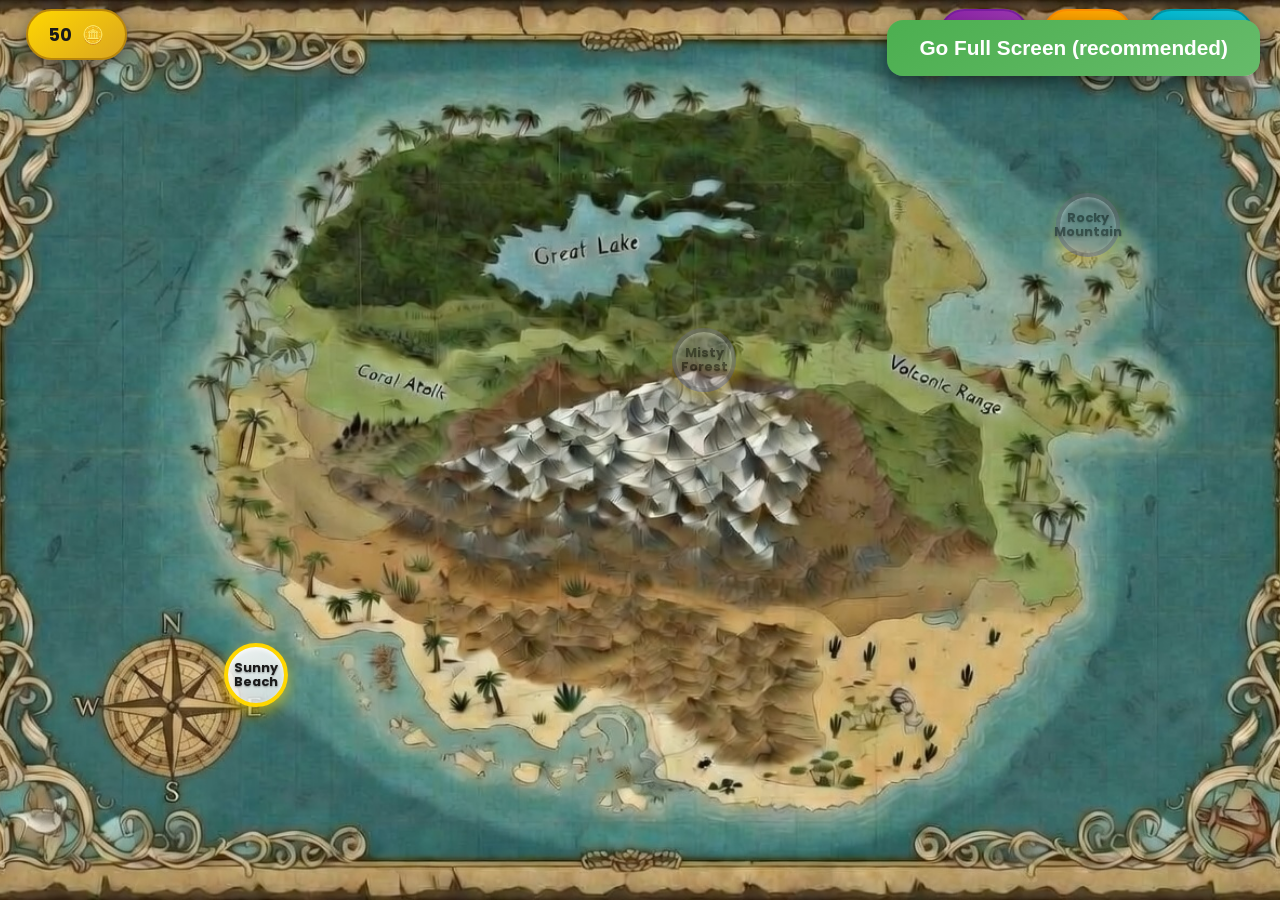
==== index.html @ aad84080 "add2" ====
<!DOCTYPE html>
<html lang="en">
<head>
  <meta charset="UTF-8">
  <meta name="viewport" content="width=device-width, initial-scale=1.0, maximum-scale=1.0, user-scalable=no, viewport-fit=cover">

  <!-- Mobile / PWA hints -->
  <meta name="theme-color" content="#2E7D32">
  <meta name="apple-mobile-web-app-capable" content="yes">
  <meta name="apple-mobile-web-app-status-bar-style" content="black-translucent">
  <meta name="mobile-web-app-capable" content="yes">

  <title>Guerrilla Gardening</title>

  <!-- PWA manifest (leave included for now – create manifest.json later) -->
  <link rel="manifest" href="/guerrilla-gardeningv2/manifest.json">

  <!-- Icons (placeholders – replace with real files later) -->
  <link rel="icon" href="assets/icon-192.png" sizes="192x192">
  <link rel="apple-touch-icon" href="assets/icon-192.png">

  <!-- Fonts (optional) -->
  <link href="https://fonts.googleapis.com/css2?family=Poppins:wght@700;800&display=swap" rel="stylesheet">

  <link rel="stylesheet" href="styles.css">
</head>
<body>

  <!-- Fullscreen trigger button – visible until fullscreen is activated -->
  <button id="fullscreen-btn">Go Full Screen (recommended)</button>

  <!-- Portrait orientation warning overlay -->
  <div id="portrait-warning">
    Please rotate your device to landscape mode for the best experience
  </div>

  <!-- Fixed UI overlay – always visible -->
  <div id="ui-overlay">
  <!-- Coins badge – top-left -->
  <div class="hud-badge hud-coins">
    <span id="coins-display">0</span> 🪙
  </div>

  <!-- Resources cluster – top-right -->
  <div class="hud-resources">
    <div class="hud-badge hud-diamonds">
      💎 <span id="diamonds-display">0</span>
    </div>
    <div class="hud-badge hud-stars">
      ⭐ <span id="stars-display">0</span>
    </div>
    <div class="hud-badge hud-energy">
      ⚡ <span id="energy-display">100</span>
    </div>
  </div>
</div>

  <!-- Main game viewport -->
  <div id="map-viewport">
    <div id="map-container">
      <div id="game-container">
        <!-- All dynamic content is injected here -->
      </div>
    </div>
  </div>

  <script type="module" src="js/main.js">
  if ('serviceWorker' in navigator) {
  window.addEventListener('load', () => {
    navigator.serviceWorker.register('guerrilla-gardeningv2/sw.js')
      .then(reg => console.log('Service Worker registered'))
      .catch(err => console.log('Service Worker error:', err));
  });
}</script>
</body>
</html>
---- styles.css ----
/* ─── Reset & base ─────────────────────────────────────────────────────────────── */
* {
  margin: 0;
  padding: 0;
  box-sizing: border-box;
}

html, body {
  height: 100%;
  overflow: hidden;
  font-family: 'Poppins', Arial, sans-serif;
  background: #000;
  touch-action: manipulation;         /* disable double-tap zoom on mobile */
}

/* ─── Fullscreen & orientation warning ─────────────────────────────────────────── */
#fullscreen-btn {
  position: fixed;
  top: 20px;
  right: 20px;
  z-index: 9999;
  padding: 16px 32px;
  background: linear-gradient(145deg, #4CAF50, #66BB6A);
  color: white;
  border: none;
  border-radius: 16px;
  font-size: 1.3rem;
  font-weight: bold;
  cursor: pointer;
  box-shadow: 0 8px 20px rgba(0,0,0,0.5);
  transition: all 0.3s ease;
}

#fullscreen-btn:hover {
  transform: scale(1.08);
  box-shadow: 0 12px 30px rgba(76,175,80,0.6);
}

#portrait-warning {
  position: fixed;
  inset: 0;
  background: rgba(0,0,0,0.95);
  color: white;
  font-size: 1.8rem;
  display: none;
  align-items: center;
  justify-content: center;
  text-align: center;
  padding: 20px;
  z-index: 9998;
}

.portrait-warning-visible #portrait-warning {
  display: flex;
}

/* ─── Map viewport & container ────────────────────────────────────────────────── */
#map-viewport {
  position: fixed;
  inset: 0;
  background: #000;
}

#map-container {
  width: 100%;
  height: 100%;
  position: relative;
}

/* ─── Background images ───────────────────────────────────────────────────────── */
.island-bg-img,
.zone-bg-img {
  position: absolute;
  inset: 0;
  width: 100%;
  height: 100%;
  object-fit: cover;
  object-position: center;
  pointer-events: none;
  z-index: 1;
}

/* ─── Markers on island map ───────────────────────────────────────────────────── */
#map-markers {
  position: absolute;
  inset: 0;
  z-index: 10;
}

.map-marker {
  position: absolute;
  width: 64px;
  height: 64px;
  background: linear-gradient(145deg, rgba(255,255,255,0.9), rgba(255,255,255,0.7));
  border-radius: 50%;
  border: 4px solid #FFD700;
  cursor: pointer;
  display: flex;
  align-items: center;
  justify-content: center;
  font-size: 0.8rem;
  font-weight: bold;
  color: #1a1a1a;
  box-shadow: 0 6px 16px rgba(255,215,0,0.6), inset 0 2px 4px rgba(255,255,255,0.8);
  transform: translate(-50%, -50%);
  transition: all 0.25s ease;
}

.map-marker:hover {
  transform: translate(-50%, -50%) scale(1.18);
  box-shadow: 0 12px 30px rgba(255,215,0,0.9), 0 0 20px rgba(255,215,0,0.7);
  background: rgba(255,255,255,1);
}

.map-marker.locked {
  background: rgba(150,150,150,0.6);
  border-color: #757575;
  cursor: not-allowed;
  pointer-events: none;
  opacity: 0.65;
}

.marker-label {
  text-align: center;
  line-height: 1.1;
  text-shadow: 0 1px 2px rgba(0,0,0,0.4);
}

/* ─── Fixed UI overlay ─────────────────────────────────────────────────────────── */
#ui-overlay {
  position: fixed;
  inset: 0;
  pointer-events: none;
  z-index: 100;
  padding: 15px;
  color: white;
  text-shadow: 1px 1px 4px black;
}

#ui-overlay > * {
  pointer-events: auto;
}

.hud-top-left {
  position: absolute;
  top: 10px;
  left: 10px;
  background: rgba(0, 0, 0, 0.6);
  padding: 10px 18px;
  border-radius: 12px;
  font-size: 1.3rem;
  font-weight: bold;
}

/* ─── Back to Map button (only in zones) ───────────────────────────────────────── */
#back-to-map {
  position: fixed;
  bottom: 30px;
  left: 50%;
  transform: translateX(-50%);
  padding: 14px 32px;
  background: linear-gradient(145deg, #4CAF50, #66BB6A);
  color: white;
  border: none;
  border-radius: 20px;
  font-size: 1.2rem;
  font-weight: bold;
  cursor: pointer;
  box-shadow: 0 6px 12px rgba(0,0,0,0.4);
  transition: all 0.2s ease;
  z-index: 200;
}

#back-to-map:hover {
  background: linear-gradient(145deg, #66BB6A, #81C784);
  transform: translateX(-50%) scale(1.06);
}

/* ─── Zone content & invasives ────────────────────────────────────────────────── */
.zone-content {
  position: relative;
  z-index: 3;
  padding: 20px;
  color: white;
  text-shadow: 1px 1px 4px black;
}

.invasive-item {
  position: absolute;
  cursor: pointer;
  width: 120px;
  height: 120px;
  z-index: 15;
  transition: transform 0.3s ease;
}

.invasive-item:hover {
  transform: scale(1.15);
}

.invasive-image {
  width: 100%;
  height: 100%;
  object-fit: contain;
  filter: drop-shadow(0 4px 8px rgba(0,0,0,0.6));
}

/* ─── Progress bar ─────────────────────────────────────────────────────────────── */
.progress-bar {
  background: rgba(255,255,255,0.3);
  border-radius: 12px;
  height: 14px;
  overflow: hidden;
  margin: 12px 0;
  box-shadow: inset 0 2px 4px rgba(0,0,0,0.4);
}

.progress-fill {
  height: 100%;
  background: linear-gradient(to right, #4CAF50, #81C784);
  transition: width 0.5s ease;
}

/* ─── HUD badges – small, rounded, semi-transparent (June's Journey style) ──────── */
./* ─── Base font size scaling (root rem) ────────────────────────────────────────── */
html {
  font-size: 16px; /* desktop default */
}

@media (max-width: 768px) { /* tablets & small laptops */
  html {
    font-size: 14px;
  }
}

@media (max-width: 480px) { /* phones */
  html {
    font-size: 12px;
  }
}

/* ─── HUD badges – responsive size with vw/vmin ────────────────────────────────── */
.hud-badge {
  display: inline-flex;
  align-items: center;
  gap: 0.6em;
  padding: 0.6em 1.2em;
  border-radius: 999px;
  font-size: clamp(0.9rem, 2.5vw, 1.1rem); /* scales with screen width */
  font-weight: bold;
  background: rgba(0, 0, 0, 0.55);
  backdrop-filter: blur(6px);
  -webkit-backdrop-filter: blur(6px);
  border: 1px solid rgba(255,255,255,0.15);
  box-shadow: 0 0.4em 1.2em rgba(0,0,0,0.5);
  color: white;
  text-shadow: 0 0.1em 0.3em black;
  transition: transform 0.2s ease;
}

.hud-badge:hover {
  transform: scale(1.08);
}

/* Position & specific colors */
.hud-coins {
  position: absolute;
  top: 1vh;
  left: 2vw;
  background: linear-gradient(145deg, #FFD700, #DAA520);
  border: 0.15em solid #B8860B;
  color: #1a1a1a;
  text-shadow: none;
}

.hud-resources {
  position: absolute;
  top: 1vh;
  right: 2vw;
  display: flex;
  gap: 1vw;
}

.hud-diamonds { background: linear-gradient(145deg, #8E24AA, #AB47BC); border: 0.15em solid #7B1FA2; }
.hud-stars    { background: linear-gradient(145deg, #FFA000, #FFB300); border: 0.15em solid #FF8F00; }
.hud-energy   { background: linear-gradient(145deg, #00BCD4, #26C6DA); border: 0.15em solid #0097A7; }

/* ─── Back to Map button – responsive size & position ──────────────────────────── */
#back-to-map {
  position: fixed;
  bottom: 3vh;
  left: 50%;
  transform: translateX(-50%);
  padding: clamp(0.8em, 3vw, 1em) clamp(1.5em, 5vw, 2em);
  background: rgba(76, 175, 80, 0.85);
  backdrop-filter: blur(8px);
  -webkit-backdrop-filter: blur(8px);
  color: white;
  border: 1px solid rgba(255,255,255,0.2);
  border-radius: 999px;
  font-size: clamp(1rem, 4vw, 1.1rem);
  font-weight: 600;
  cursor: pointer;
  box-shadow: 0 0.6em 1.6em rgba(0,0,0,0.5);
  transition: all 0.25s ease;
  z-index: 200;
  white-space: nowrap;
}

#back-to-map:hover {
  background: rgba(76, 175, 80, 1);
  transform: translateX(-50%) scale(1.08);
  box-shadow: 0 1em 2.4em rgba(76,175,80,0.5);
}

/* ─── Health / progress bar – thinner & responsive width ───────────────────────── */
.progress-bar {
  height: clamp(8px, 1.2vh, 12px);
  background: rgba(255,255,255,0.18);
  border-radius: 12px;
  overflow: hidden;
  margin: 0.8em 0;
  box-shadow: inset 0 0.2em 0.4em rgba(0,0,0,0.5);
  width: 100%;
  max-width: clamp(280px, 60vw, 450px);
}

.progress-fill {
  height: 100%;
  background: linear-gradient(to right, #4CAF50, #8BC34A);
  transition: width 0.6s ease;
}

/* ─── Zone title & description – smaller & more integrated on mobile ───────────── */
.zone-content h2 {
  font-size: clamp(1.4rem, 5vw, 1.8rem);
  margin-bottom: 0.5em;
  background: rgba(0,0,0,0.4);
  padding: 0.5em 1em;
  border-radius: 12px;
  display: inline-block;
  backdrop-filter: blur(4px);
}

.zone-content p {
  font-size: clamp(0.95rem, 3.5vw, 1.1rem);
  margin-bottom: 1em;
  background: rgba(0,0,0,0.3);
  padding: 0.4em 0.8em;
  border-radius: 10px;
  display: inline-block;
}

.zone-content h3 {
  font-size: clamp(1rem, 3.8vw, 1.1rem);
  margin: 1.2em 0 0.8em;
  background: rgba(0,0,0,0.4);
  padding: 0.4em 0.8em;
  border-radius: 10px;
  display: inline-block;
}

/* ─── Health bar – thinner and more elegant ────────────────────────────────────── */
.progress-bar {
  height: 10px;
  background: rgba(255,255,255,0.18);
  border-radius: 12px;
  overflow: hidden;
  margin: 8px 0;
  box-shadow: inset 0 2px 4px rgba(0,0,0,0.5);
  max-width: 400px;
}

.progress-fill {
  height: 100%;
  background: linear-gradient(to right, #4CAF50, #8BC34A);
  transition: width 0.6s ease;
}

/* ─── Invasives instruction – smaller and integrated ───────────────────────────── */
.zone-content h3 {
  font-size: 1.1rem;
  margin: 16px 0 12px;
  background: rgba(0,0,0,0.4);
  padding: 6px 14px;
  border-radius: 10px;
  display: inline-block;
}
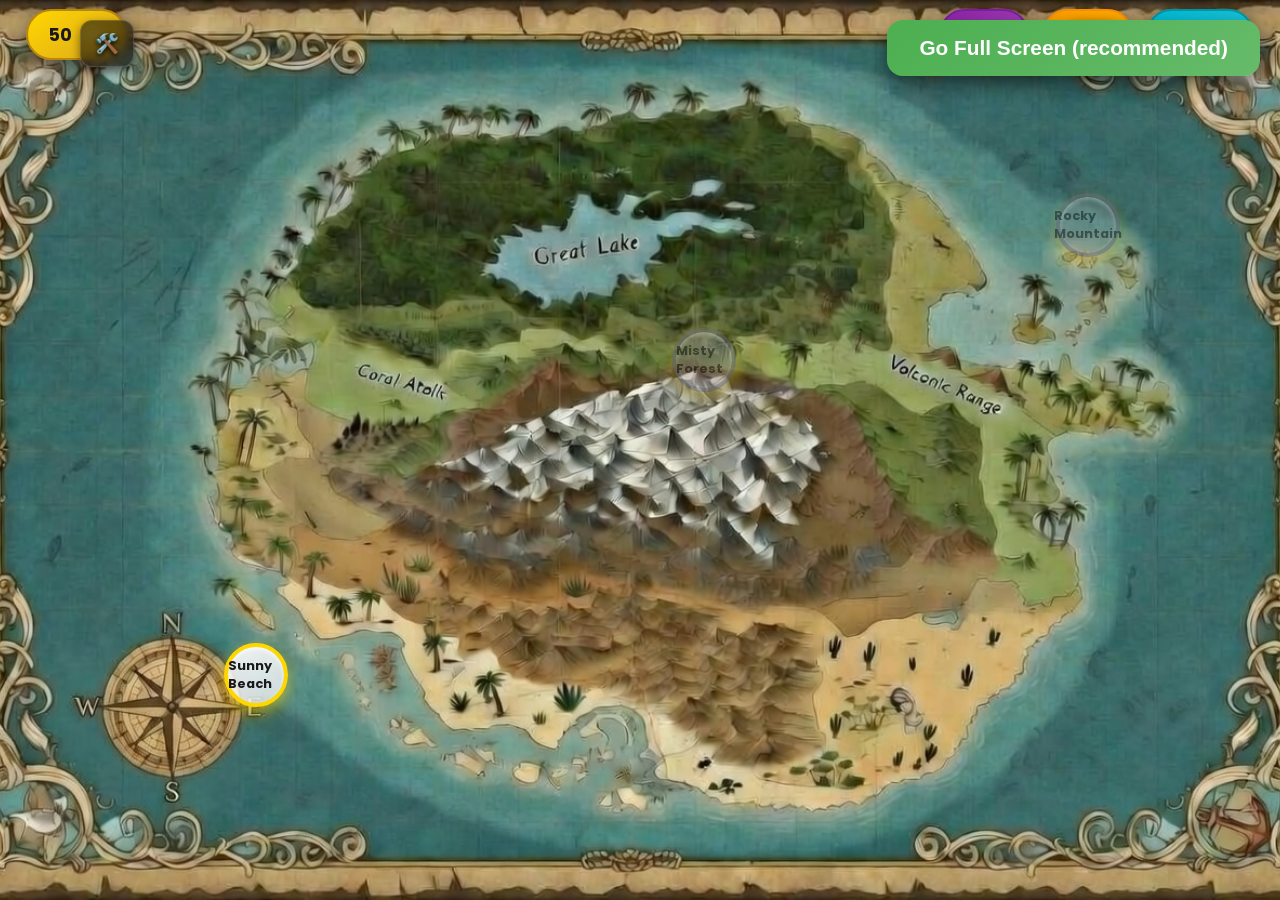
==== commit cc0db6d3: "add toolbox and bag" ====
--- a/index.html
+++ b/index.html
@@ -13,7 +13,7 @@
   <title>Guerrilla Gardening</title>
 
   <!-- PWA manifest (leave included for now – create manifest.json later) -->
-  <link rel="manifest" href="/guerrilla-gardeningv2/manifest.json">
+  <link rel="manifest" href="manifest.json">
 
   <!-- Icons (placeholders – replace with real files later) -->
   <link rel="icon" href="assets/icon-192.png" sizes="192x192">
@@ -53,6 +53,15 @@
       ⚡ <span id="energy-display">100</span>
     </div>
   </div>
+
+  <!-- ── ADD THE NEW TOOLBOX AND INVENTORY BADGES HERE ──────────────────────── -->
+  <div class="hud-badge hud-toolbox">
+    <span id="toolbox-icon">🛠️</span>
+  </div>
+
+  <div class="hud-badge hud-inventory">
+    <span id="inventory-icon">🎒</span>
+  </div>
 </div>
 
   <!-- Main game viewport -->
@@ -64,13 +73,18 @@
     </div>
   </div>
 
-  <script type="module" src="js/main.js">
+<script type="module" src="js/main.js">
   if ('serviceWorker' in navigator) {
-  window.addEventListener('load', () => {
-    navigator.serviceWorker.register('guerrilla-gardeningv2/sw.js')
-      .then(reg => console.log('Service Worker registered'))
-      .catch(err => console.log('Service Worker error:', err));
-  });
-}</script>
+    window.addEventListener('load', () => {
+      navigator.serviceWorker.register('/guerrilla-gardeningv2/sw.js')
+        .then(reg => {
+          console.log('Service Worker registered with scope:', reg.scope);
+        })
+        .catch(err => {
+          console.error('Service Worker registration failed:', err);
+        });
+    });
+  }
+</script>
 </body>
 </html>
--- a/styles.css
+++ b/styles.css
@@ -113,11 +113,16 @@
 }
 
 .map-marker.locked {
-  background: rgba(150,150,150,0.6);
+  background: rgba(150,150,150,0.6) !important;
   border-color: #757575;
   cursor: not-allowed;
-  pointer-events: none;
   opacity: 0.65;
+}
+
+.map-marker.locked:hover {
+  transform: translate(-50%, -50%) scale(1.05); /* small feedback */
+  box-shadow: 0 8px 20px rgba(150,150,150,0.8);
+}
 }
 
 .marker-label {
@@ -387,3 +392,71 @@
   display: inline-block;
 }
 
+
+/* ─── New HUD badges ───────────────────────────────────────────────────────────── */
+.hud-toolbox {
+  position: fixed;
+  top: 20px;
+  left: 80px;  // adjust to fit next to coins
+  background: linear-gradient(145deg, #8D6E63, #A1887F);  // brown/wood theme
+  color: white;
+  font-size: 1.2rem;
+  padding: 8px 14px;
+  border-radius: 12px;
+  box-shadow: 0 4px 10px rgba(0,0,0,0.5);
+  cursor: pointer;  // clickable
+}
+
+.hud-inventory {
+  position: fixed;
+  top: 20px;
+  right: 160px;  // adjust to fit next to energy
+  background: linear-gradient(145deg, #795548, #5D4037);  // bag/leather theme
+  color: white;
+  font-size: 1.2rem;
+  padding: 8px 14px;
+  border-radius: 12px;
+  box-shadow: 0 4px 10px rgba(0,0,0,0.5);
+  cursor: pointer;  // clickable
+}
+
+/* Gallery modals (for toolbox/inventory) */
+.gallery-modal {
+  position: fixed;
+  inset: 0;
+  background: rgba(0,0,0,0.75);
+  display: flex;
+  align-items: center;
+  justify-content: center;
+  z-index: 9999;
+  opacity: 0;
+  transition: opacity 0.4s ease;
+}
+
+.gallery-box {
+  background: rgba(30,50,30,0.95);
+  border: 2px solid #4CAF50;
+  border-radius: 16px;
+  padding: 24px;
+  max-width: 90%;
+  width: 400px;
+  text-align: center;
+  color: #e8f5e9;
+  box-shadow: 0 8px 24px rgba(0,0,0,0.6);
+  transform: scale(0.92);
+  transition: transform 0.3s ease;
+}
+
+.gallery-box h3 {
+  margin: 0 0 16px;
+  font-size: 1.5rem;
+  color: #81C784;
+}
+
+.gallery-item {
+  margin: 8px 0;
+  font-size: 1.1rem;
+  padding: 8px;
+  background: rgba(0,0,0,0.3);
+  border-radius: 8px;
+}
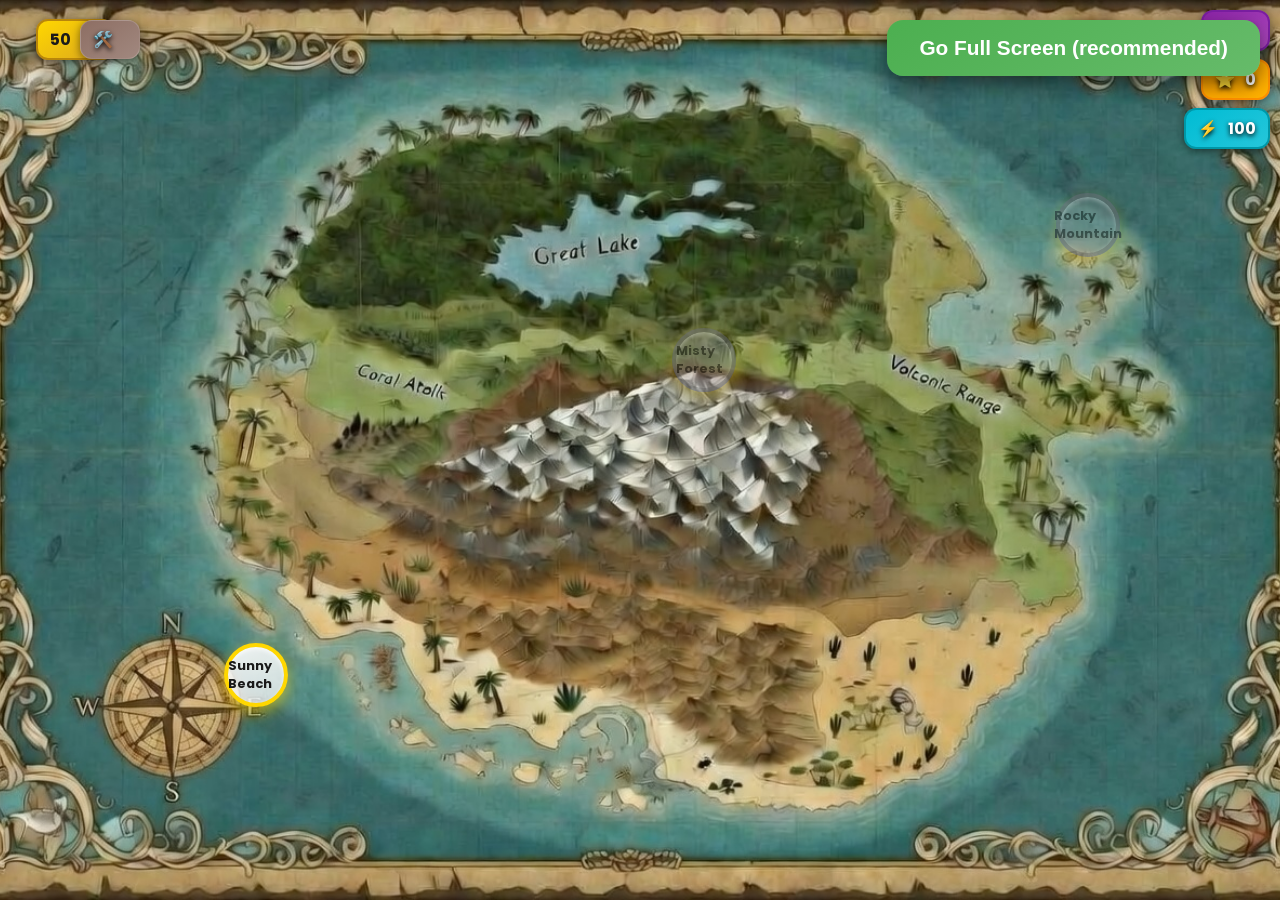
==== commit 2273ecc3: "toolbox + bag position fix" ====
--- a/index.html
+++ b/index.html
@@ -36,12 +36,17 @@
 
   <!-- Fixed UI overlay – always visible -->
   <div id="ui-overlay">
-  <!-- Coins badge – top-left -->
-  <div class="hud-badge hud-coins">
-    <span id="coins-display">0</span> 🪙
+  <!-- Left side stack: Coins + Toolbox -->
+  <div class="hud-left-stack">
+    <div class="hud-badge hud-coins">
+      <span id="coins-display">0</span> 🪙
+    </div>
+    <div class="hud-badge hud-toolbox">
+      <span id="toolbox-icon">🛠️</span>
+    </div>
   </div>
 
-  <!-- Resources cluster – top-right -->
+  <!-- Right side stack: Resources + Inventory -->
   <div class="hud-resources">
     <div class="hud-badge hud-diamonds">
       💎 <span id="diamonds-display">0</span>
@@ -52,15 +57,9 @@
     <div class="hud-badge hud-energy">
       ⚡ <span id="energy-display">100</span>
     </div>
-  </div>
-
-  <!-- ── ADD THE NEW TOOLBOX AND INVENTORY BADGES HERE ──────────────────────── -->
-  <div class="hud-badge hud-toolbox">
-    <span id="toolbox-icon">🛠️</span>
-  </div>
-
-  <div class="hud-badge hud-inventory">
-    <span id="inventory-icon">🎒</span>
+    <div class="hud-badge hud-inventory">
+      <span id="inventory-icon">🎒</span>
+    </div>
   </div>
 </div>
 
--- a/styles.css
+++ b/styles.css
@@ -460,3 +460,51 @@
   background: rgba(0,0,0,0.3);
   border-radius: 8px;
 }
+
+
+/* ─── HUD stacking to prevent overlap ──────────────────────────────────────────── */
+.hud-left-stack {
+  position: fixed;
+  top: 10px;
+  left: 10px;
+  display: flex;
+  flex-direction: column;
+  gap: 8px;  /* vertical spacing between badges */
+  z-index: 100;
+}
+
+.hud-resources {
+  position: fixed;
+  top: 10px;
+  right: 10px;
+  display: flex;
+  flex-direction: column;
+  gap: 8px;  /* vertical spacing */
+  align-items: flex-end;
+  z-index: 100;
+}
+
+/* Make badges smaller & consistent */
+.hud-badge {
+  padding: 6px 12px;
+  font-size: 1rem;
+  min-width: 60px;
+  text-align: center;
+  border-radius: 12px;
+  box-shadow: 0 2px 8px rgba(0,0,0,0.5);
+  cursor: pointer;  /* clickable */
+  transition: transform 0.2s ease;
+}
+
+.hud-badge:hover {
+  transform: scale(1.05);
+}
+
+/* Toolbox & Inventory specific colors */
+.hud-toolbox {
+  background: linear-gradient(145deg, #8D6E63, #A1887F); /* wood/tool theme */
+}
+
+.hud-inventory {
+  background: linear-gradient(145deg, #795548, #5D4037); /* leather/bag theme */
+}
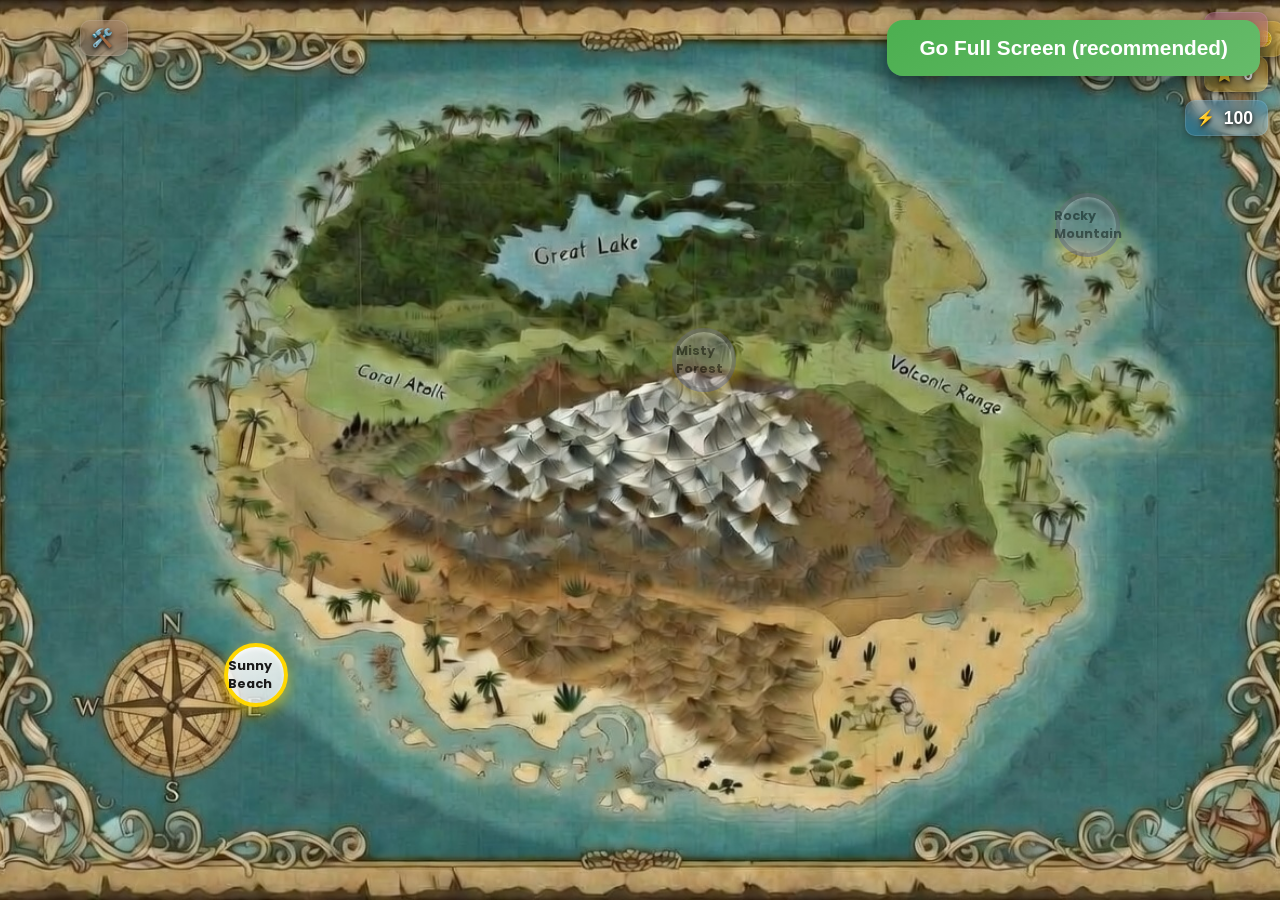
==== commit f50f8821: "move ui right/vert" ====
--- a/index.html
+++ b/index.html
@@ -35,34 +35,40 @@
   </div>
 
   <!-- Fixed UI overlay – always visible -->
-  <div id="ui-overlay">
-  <!-- Left side stack: Coins + Toolbox -->
-  <div class="hud-left-stack">
+ <div id="ui-overlay">
+  <!-- All HUD elements stacked vertically on the right -->
+  <div class="hud-right-stack">
+    <!-- Toolbox (top) -->
+    <div class="hud-badge hud-toolbox">
+      <span id="toolbox-icon">🛠️</span>
+    </div>
+
+    <!-- Coins -->
     <div class="hud-badge hud-coins">
       <span id="coins-display">0</span> 🪙
     </div>
-    <div class="hud-badge hud-toolbox">
-      <span id="toolbox-icon">🛠️</span>
-    </div>
-  </div>
 
-  <!-- Right side stack: Resources + Inventory -->
-  <div class="hud-resources">
+    <!-- Diamonds -->
     <div class="hud-badge hud-diamonds">
       💎 <span id="diamonds-display">0</span>
     </div>
+
+    <!-- Stars -->
     <div class="hud-badge hud-stars">
       ⭐ <span id="stars-display">0</span>
     </div>
+
+    <!-- Energy (bottom) -->
     <div class="hud-badge hud-energy">
       ⚡ <span id="energy-display">100</span>
     </div>
+
+    <!-- Inventory (very bottom) -->
     <div class="hud-badge hud-inventory">
       <span id="inventory-icon">🎒</span>
     </div>
   </div>
 </div>
-
   <!-- Main game viewport -->
   <div id="map-viewport">
     <div id="map-container">
--- a/styles.css
+++ b/styles.css
@@ -508,3 +508,58 @@
 .hud-inventory {
   background: linear-gradient(145deg, #795548, #5D4037); /* leather/bag theme */
 }
+
+/* ─── Compact vertical HUD – right side, semi-transparent ───────────────────────── */
+#ui-overlay {
+  pointer-events: none; /* so clicks pass through to game elements */
+}
+
+.hud-right-stack {
+  position: fixed;
+  top: 12px;
+  right: 12px;
+  display: flex;
+  flex-direction: column;
+  gap: 8px;                /* space between badges */
+  align-items: flex-end;
+  z-index: 100;
+}
+
+.hud-badge {
+  pointer-events: auto;     /* only badges clickable */
+  display: flex;
+  align-items: center;
+  justify-content: center;
+  min-width: 44px;
+  height: 36px;
+  padding: 0 10px;
+  font-size: 0.95rem;
+  font-weight: 600;
+  color: white;
+  background: rgba(0, 0, 0, 0.45);     /* semi-transparent dark */
+  backdrop-filter: blur(6px);          /* glass effect */
+  border-radius: 10px;
+  border: 1px solid rgba(255,255,255,0.12);
+  box-shadow: 0 2px 8px rgba(0,0,0,0.4);
+  transition: all 0.18s ease;
+}
+
+.hud-badge:hover {
+  background: rgba(0, 0, 0, 0.65);
+  transform: scale(1.06);
+  box-shadow: 0 4px 16px rgba(0,0,0,0.5);
+}
+
+/* Specific colors (optional – can remove if you want uniform look) */
+.hud-coins    { background: rgba(255, 193, 7, 0.25); }
+.hud-diamonds { background: rgba(156, 39, 176, 0.25); }
+.hud-stars    { background: rgba(255, 193, 7, 0.25); }
+.hud-energy   { background: rgba(33, 150, 243, 0.25); }
+.hud-toolbox  { background: rgba(141, 110, 99, 0.35); }
+.hud-inventory{ background: rgba(121, 85, 72, 0.35); }
+
+/* Smaller icons inside badges */
+.hud-badge span {
+  font-size: 1.1rem;
+  margin-right: 4px;
+}
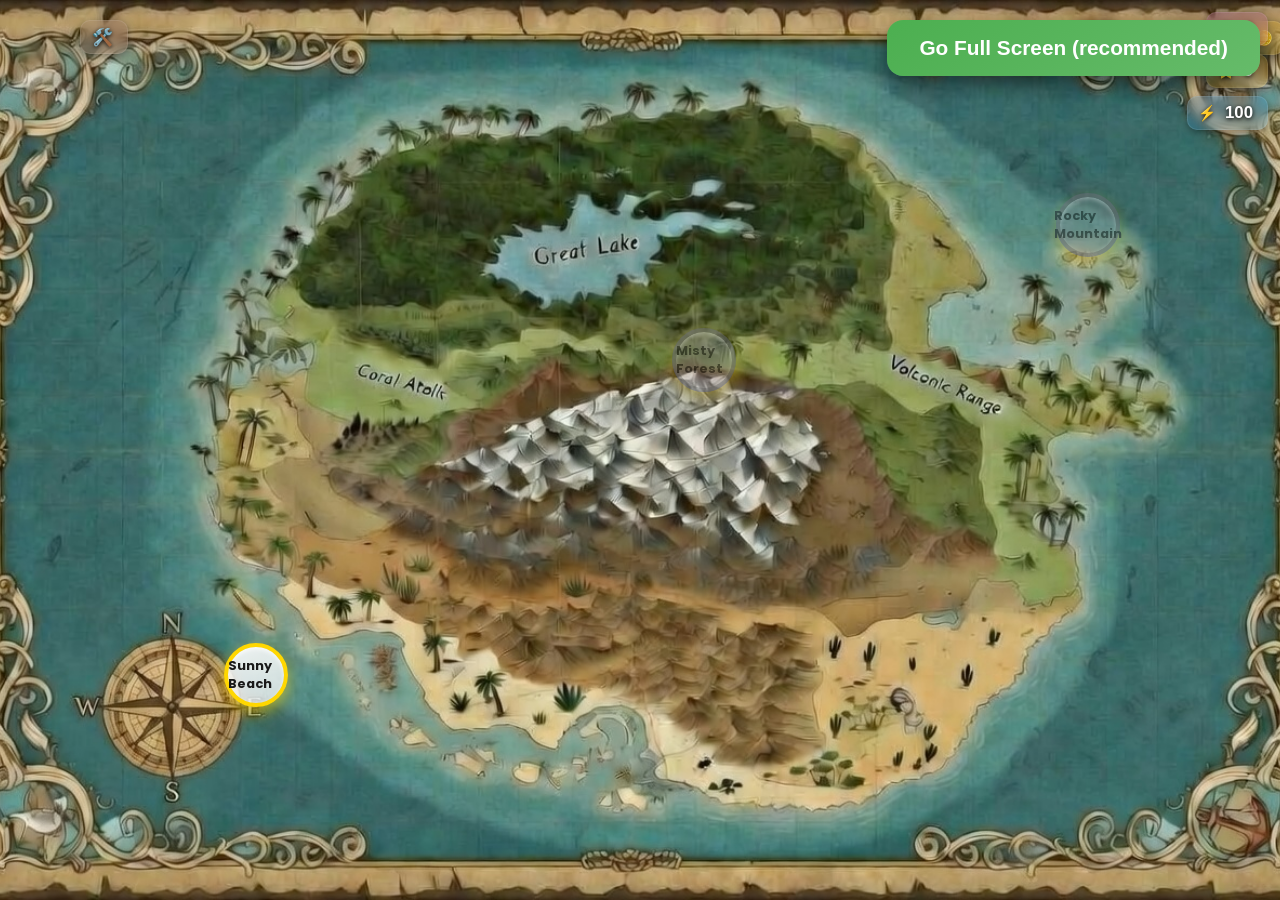
==== commit d83e3790: "fix3" ====
--- a/index.html
+++ b/index.html
@@ -36,7 +36,7 @@
 
   <!-- Fixed UI overlay – always visible -->
  <div id="ui-overlay">
-  <!-- All HUD elements stacked vertically on the right -->
+  <!-- Single vertical stack – all HUD elements together on right -->
   <div class="hud-right-stack">
     <!-- Toolbox (top) -->
     <div class="hud-badge hud-toolbox">
@@ -58,12 +58,12 @@
       ⭐ <span id="stars-display">0</span>
     </div>
 
-    <!-- Energy (bottom) -->
+    <!-- Energy -->
     <div class="hud-badge hud-energy">
       ⚡ <span id="energy-display">100</span>
     </div>
 
-    <!-- Inventory (very bottom) -->
+    <!-- Inventory (bottom) -->
     <div class="hud-badge hud-inventory">
       <span id="inventory-icon">🎒</span>
     </div>
--- a/styles.css
+++ b/styles.css
@@ -563,3 +563,59 @@
   font-size: 1.1rem;
   margin-right: 4px;
 }
+
+
+/* ─── Unified compact vertical HUD – all on right, semi-transparent ─────────────── */
+#ui-overlay {
+  pointer-events: none; /* clicks pass through to game */
+}
+
+.hud-right-stack {
+  position: fixed;
+  top: 12px;
+  right: 12px;
+  display: flex;
+  flex-direction: column;
+  gap: 8px;                    /* space between each badge */
+  align-items: flex-end;
+  z-index: 200;                /* above game content but below modals */
+}
+
+.hud-badge {
+  pointer-events: auto;         /* only badges clickable */
+  display: flex;
+  align-items: center;
+  justify-content: center;
+  min-width: 48px;
+  height: 34px;
+  padding: 0 10px;
+  font-size: 0.9rem;
+  font-weight: 600;
+  color: white;
+  background: rgba(0, 0, 0, 0.45);     /* semi-transparent dark base */
+  backdrop-filter: blur(6px);          /* glass/mist effect */
+  border-radius: 10px;
+  border: 1px solid rgba(255,255,255,0.1);
+  box-shadow: 0 2px 8px rgba(0,0,0,0.4);
+  transition: all 0.18s ease;
+}
+
+.hud-badge:hover {
+  background: rgba(0, 0, 0, 0.65);
+  transform: scale(1.08);
+  box-shadow: 0 4px 16px rgba(0,0,0,0.5);
+}
+
+/* Optional subtle per-badge tint (very light – won't dominate) */
+.hud-coins    { background: rgba(255, 193, 7, 0.18); }
+.hud-diamonds { background: rgba(156, 39, 176, 0.18); }
+.hud-stars    { background: rgba(255, 193, 7, 0.18); }
+.hud-energy   { background: rgba(33, 150, 243, 0.18); }
+.hud-toolbox  { background: rgba(141, 110, 99, 0.28); }
+.hud-inventory{ background: rgba(121, 85, 72, 0.28); }
+
+/* Smaller icons inside */
+.hud-badge span {
+  font-size: 1.05rem;
+  margin-right: 4px;
+}
